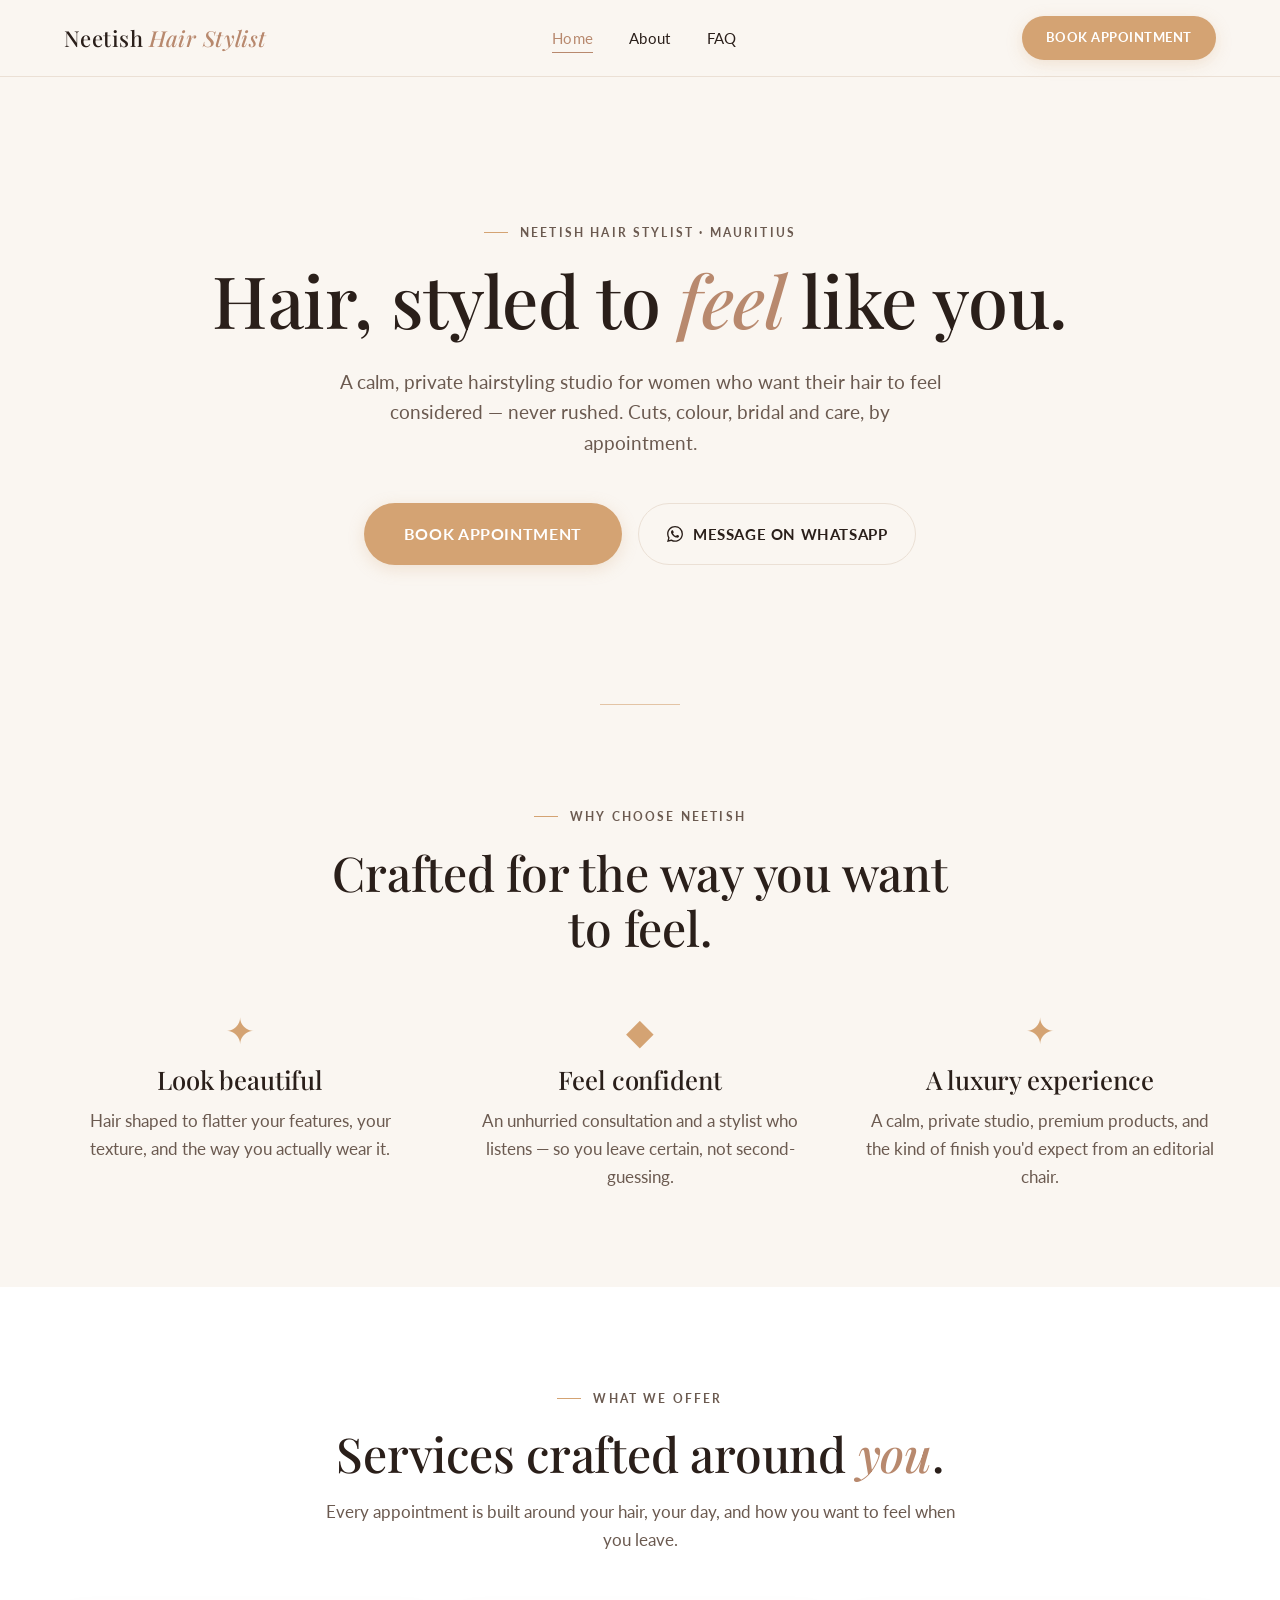
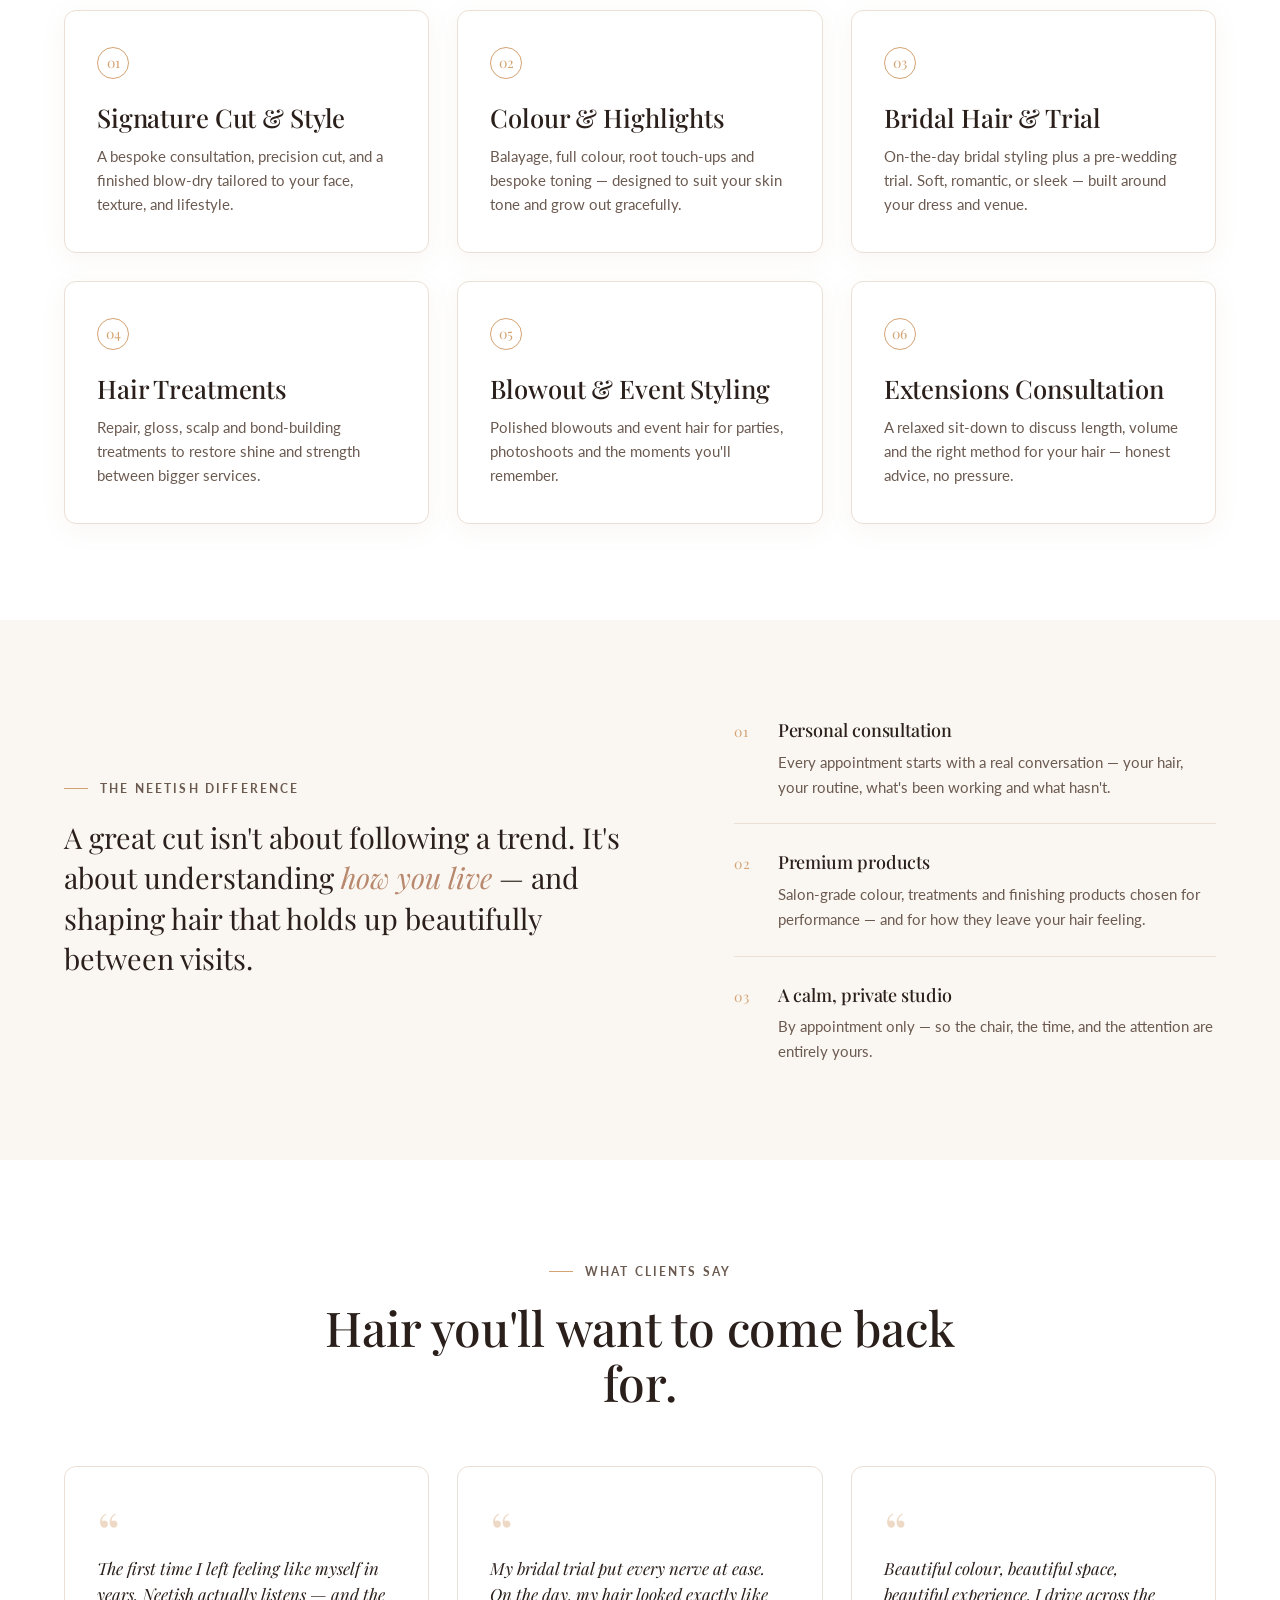
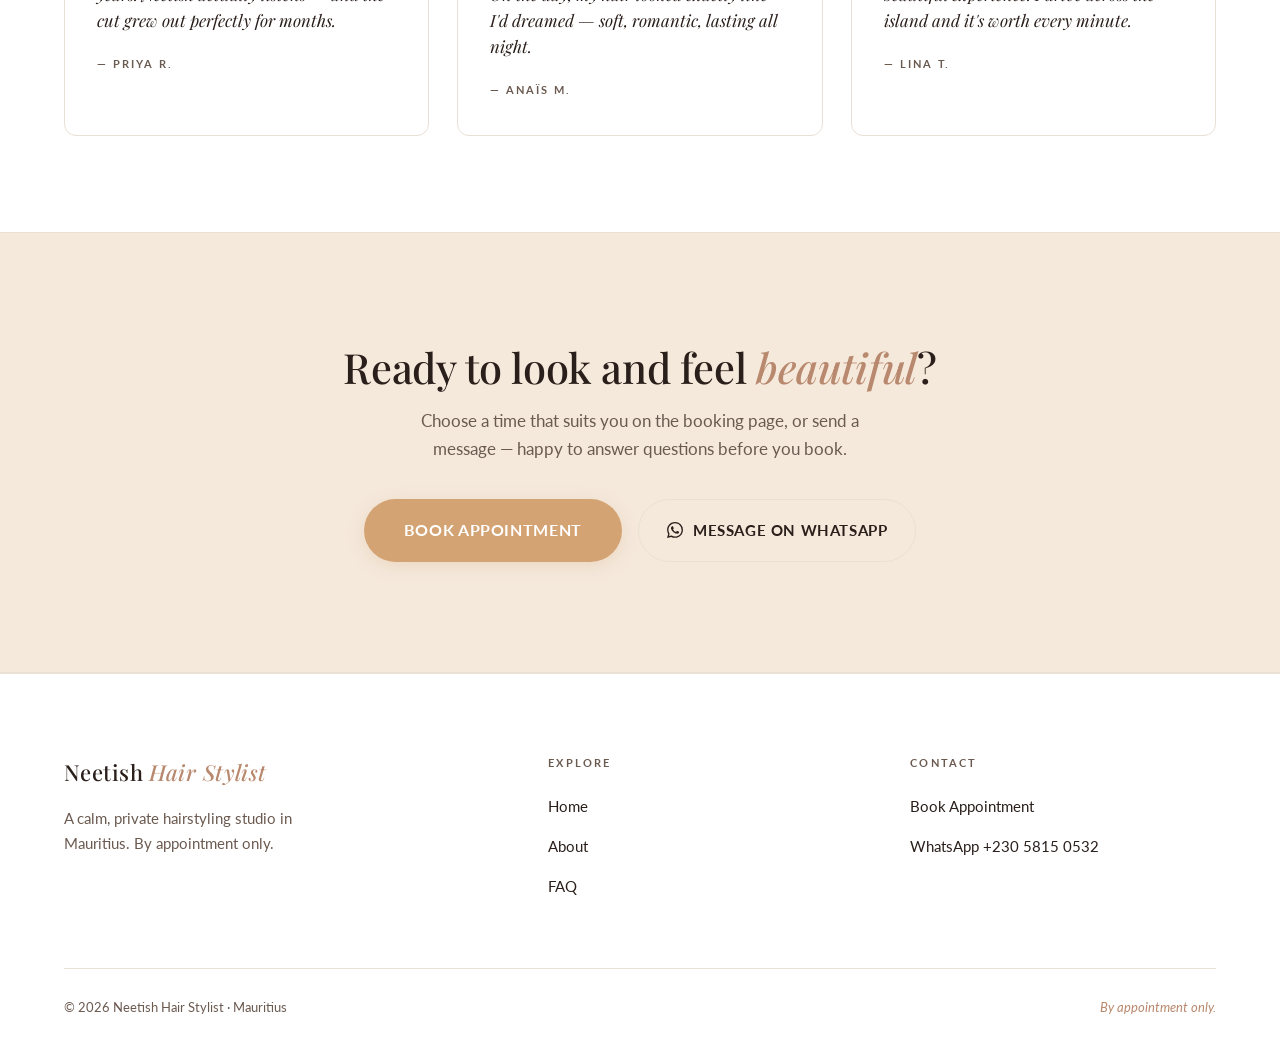
==== index.html @ 40f22378 "Update index.html" ====
<!DOCTYPE html>
<html lang="en">
<head>
  <meta charset="UTF-8">
  <meta name="viewport" content="width=device-width, initial-scale=1.0">
  <title>Neetish Hair Stylist — Premium Hairstyling in Mauritius</title>
  <meta name="description" content="Premium, personalised hairstyling in Mauritius. Cuts, colour, bridal and treatments — by appointment. Book online or message on WhatsApp.">
  <link rel="preconnect" href="https://fonts.googleapis.com">
  <link rel="preconnect" href="https://fonts.gstatic.com" crossorigin>
  <link href="https://fonts.googleapis.com/css2?family=Playfair+Display:ital,wght@0,400;0,500;0,600;1,400;1,500&family=Lato:wght@300;400;700&display=swap" rel="stylesheet">
  <link rel="stylesheet" href="../styles.css">
</head>
<body>

  <!-- HEADER -->
  <header class="site-header">
    <div class="container">
      <nav class="nav" aria-label="Primary">
        <a href="index.html" class="nav__brand">Neetish <em>Hair Stylist</em></a>
        <ul class="nav__links">
          <li><a href="index.html" class="nav__link is-active">Home</a></li>
          <li><a href="about.html" class="nav__link">About</a></li>
          <li><a href="faq.html" class="nav__link">FAQ</a></li>
        </ul>
        <a href="https://calendly.com/edarling85/" target="_blank" rel="noopener" class="btn btn--primary nav__cta">Book Appointment</a>
        <button class="nav__toggle" aria-label="Menu" aria-controls="mobile-menu">
          <span></span>
        </button>
      </nav>
    </div>
  </header>

  <!-- MOBILE MENU -->
  <div class="mobile-menu" id="mobile-menu">
    <div class="container">
      <ul class="mobile-menu__links">
        <li><a href="index.html" class="mobile-menu__link">Home</a></li>
        <li><a href="about.html" class="mobile-menu__link">About</a></li>
        <li><a href="faq.html" class="mobile-menu__link">FAQ</a></li>
      </ul>
      <div class="mobile-menu__cta">
        <a href="https://calendly.com/edarling85/" target="_blank" rel="noopener" class="btn btn--primary btn--lg">Book Appointment</a>
        <a href="https://wa.me/23058150532" target="_blank" rel="noopener" class="btn btn--whatsapp">
          <svg viewBox="0 0 24 24"><path d="M17.472 14.382c-.297-.149-1.758-.867-2.03-.967-.273-.099-.471-.148-.67.15-.197.297-.767.966-.94 1.164-.173.199-.347.223-.644.075-.297-.15-1.255-.463-2.39-1.475-.883-.788-1.48-1.761-1.653-2.059-.173-.297-.018-.458.13-.606.134-.133.298-.347.446-.52.149-.174.198-.298.298-.497.099-.198.05-.371-.025-.52-.075-.149-.669-1.612-.916-2.207-.242-.579-.487-.5-.669-.51-.173-.008-.371-.01-.57-.01-.198 0-.52.074-.792.372-.272.297-1.04 1.016-1.04 2.479 0 1.462 1.065 2.875 1.213 3.074.149.198 2.096 3.2 5.077 4.487.709.306 1.262.489 1.694.625.712.227 1.36.195 1.871.118.571-.085 1.758-.719 2.006-1.413.248-.694.248-1.289.173-1.413-.074-.124-.272-.198-.57-.347m-5.421 7.403h-.004a9.87 9.87 0 01-5.031-1.378l-.361-.214-3.741.982.998-3.648-.235-.374a9.86 9.86 0 01-1.51-5.26c.001-5.45 4.436-9.884 9.888-9.884 2.64 0 5.122 1.03 6.988 2.898a9.825 9.825 0 012.893 6.994c-.003 5.45-4.437 9.884-9.885 9.884m8.413-18.297A11.815 11.815 0 0012.05 0C5.495 0 .16 5.335.157 11.892c0 2.096.547 4.142 1.588 5.945L.057 24l6.305-1.654a11.882 11.882 0 005.683 1.448h.005c6.554 0 11.89-5.335 11.893-11.893a11.821 11.821 0 00-3.48-8.413"/></svg>
          WhatsApp
        </a>
      </div>
    </div>
  </div>

  <!-- HERO -->
  <section class="hero">
    <div class="container">
      <div class="hero__inner reveal">
        <span class="eyebrow">Neetish Hair Stylist · Mauritius</span>
        <h1>Hair, styled to <em>feel</em> like you.</h1>
        <p class="hero__sub">A calm, private hairstyling studio for women who want their hair to feel considered — never rushed. Cuts, colour, bridal and care, by appointment.</p>
        <div class="hero__cta">
          <a href="https://calendly.com/edarling85/" target="_blank" rel="noopener" class="btn btn--primary btn--lg">Book Appointment</a>
          <a href="https://wa.me/23058150532" target="_blank" rel="noopener" class="btn btn--whatsapp">
            <svg viewBox="0 0 24 24"><path d="M17.472 14.382c-.297-.149-1.758-.867-2.03-.967-.273-.099-.471-.148-.67.15-.197.297-.767.966-.94 1.164-.173.199-.347.223-.644.075-.297-.15-1.255-.463-2.39-1.475-.883-.788-1.48-1.761-1.653-2.059-.173-.297-.018-.458.13-.606.134-.133.298-.347.446-.52.149-.174.198-.298.298-.497.099-.198.05-.371-.025-.52-.075-.149-.669-1.612-.916-2.207-.242-.579-.487-.5-.669-.51-.173-.008-.371-.01-.57-.01-.198 0-.52.074-.792.372-.272.297-1.04 1.016-1.04 2.479 0 1.462 1.065 2.875 1.213 3.074.149.198 2.096 3.2 5.077 4.487.709.306 1.262.489 1.694.625.712.227 1.36.195 1.871.118.571-.085 1.758-.719 2.006-1.413.248-.694.248-1.289.173-1.413-.074-.124-.272-.198-.57-.347m-5.421 7.403h-.004a9.87 9.87 0 01-5.031-1.378l-.361-.214-3.741.982.998-3.648-.235-.374a9.86 9.86 0 01-1.51-5.26c.001-5.45 4.436-9.884 9.888-9.884 2.64 0 5.122 1.03 6.988 2.898a9.825 9.825 0 012.893 6.994c-.003 5.45-4.437 9.884-9.885 9.884m8.413-18.297A11.815 11.815 0 0012.05 0C5.495 0 .16 5.335.157 11.892c0 2.096.547 4.142 1.588 5.945L.057 24l6.305-1.654a11.882 11.882 0 005.683 1.448h.005c6.554 0 11.89-5.335 11.893-11.893a11.821 11.821 0 00-3.48-8.413"/></svg>
            Message on WhatsApp
          </a>
        </div>
      </div>
    </div>
    <div class="hero__decor"></div>
  </section>

  <!-- BENEFITS -->
  <section class="section">
    <div class="container">
      <div class="section__head reveal">
        <span class="eyebrow">Why choose Neetish</span>
        <h2>Crafted for the way you want to feel.</h2>
      </div>
      <div class="benefits">
        <div class="benefits__item reveal">
          <div class="benefits__glyph">✦</div>
          <h3>Look beautiful</h3>
          <p>Hair shaped to flatter your features, your texture, and the way you actually wear it.</p>
        </div>
        <div class="benefits__item reveal reveal--delay-1">
          <div class="benefits__glyph">◆</div>
          <h3>Feel confident</h3>
          <p>An unhurried consultation and a stylist who listens — so you leave certain, not second-guessing.</p>
        </div>
        <div class="benefits__item reveal reveal--delay-2">
          <div class="benefits__glyph">✦</div>
          <h3>A luxury experience</h3>
          <p>A calm, private studio, premium products, and the kind of finish you'd expect from an editorial chair.</p>
        </div>
      </div>
    </div>
  </section>

  <!-- SERVICES -->
  <section class="section section--alt">
    <div class="container">
      <div class="section__head reveal">
        <span class="eyebrow">What we offer</span>
        <h2>Services crafted around <em>you</em>.</h2>
        <p>Every appointment is built around your hair, your day, and how you want to feel when you leave.</p>
      </div>
      <div class="services">
        <article class="service-card reveal">
          <div class="service-card__glyph">01</div>
          <h3>Signature Cut & Style</h3>
          <p>A bespoke consultation, precision cut, and a finished blow-dry tailored to your face, texture, and lifestyle.</p>
        </article>
        <article class="service-card reveal reveal--delay-1">
          <div class="service-card__glyph">02</div>
          <h3>Colour & Highlights</h3>
          <p>Balayage, full colour, root touch-ups and bespoke toning — designed to suit your skin tone and grow out gracefully.</p>
        </article>
        <article class="service-card reveal reveal--delay-2">
          <div class="service-card__glyph">03</div>
          <h3>Bridal Hair & Trial</h3>
          <p>On-the-day bridal styling plus a pre-wedding trial. Soft, romantic, or sleek — built around your dress and venue.</p>
        </article>
        <article class="service-card reveal">
          <div class="service-card__glyph">04</div>
          <h3>Hair Treatments</h3>
          <p>Repair, gloss, scalp and bond-building treatments to restore shine and strength between bigger services.</p>
        </article>
        <article class="service-card reveal reveal--delay-1">
          <div class="service-card__glyph">05</div>
          <h3>Blowout & Event Styling</h3>
          <p>Polished blowouts and event hair for parties, photoshoots and the moments you'll remember.</p>
        </article>
        <article class="service-card reveal reveal--delay-2">
          <div class="service-card__glyph">06</div>
          <h3>Extensions Consultation</h3>
          <p>A relaxed sit-down to discuss length, volume and the right method for your hair — honest advice, no pressure.</p>
        </article>
      </div>
    </div>
  </section>

  <!-- WHY NEETISH -->
  <section class="section">
    <div class="container">
      <div class="why">
        <div class="reveal">
          <span class="eyebrow">The Neetish difference</span>
          <p class="why__quote">A great cut isn't about following a trend. It's about understanding <em>how you live</em> — and shaping hair that holds up beautifully between visits.</p>
        </div>
        <ul class="why__list reveal reveal--delay-1">
          <li class="why__list-item">
            <div class="why__list-item__num">01</div>
            <div>
              <h4>Personal consultation</h4>
              <p>Every appointment starts with a real conversation — your hair, your routine, what's been working and what hasn't.</p>
            </div>
          </li>
          <li class="why__list-item">
            <div class="why__list-item__num">02</div>
            <div>
              <h4>Premium products</h4>
              <p>Salon-grade colour, treatments and finishing products chosen for performance — and for how they leave your hair feeling.</p>
            </div>
          </li>
          <li class="why__list-item">
            <div class="why__list-item__num">03</div>
            <div>
              <h4>A calm, private studio</h4>
              <p>By appointment only — so the chair, the time, and the attention are entirely yours.</p>
            </div>
          </li>
        </ul>
      </div>
    </div>
  </section>

  <!-- TESTIMONIALS -->
  <section class="section section--alt">
    <div class="container">
      <div class="section__head reveal">
        <span class="eyebrow">What clients say</span>
        <h2>Hair you'll want to come back for.</h2>
      </div>
      <div class="testimonials">
        <article class="testimonial reveal">
          <div class="testimonial__mark">&ldquo;</div>
          <p class="testimonial__quote">The first time I left feeling like myself in years. Neetish actually listens — and the cut grew out perfectly for months.</p>
          <div class="testimonial__name">— Priya R.</div>
        </article>
        <article class="testimonial reveal reveal--delay-1">
          <div class="testimonial__mark">&ldquo;</div>
          <p class="testimonial__quote">My bridal trial put every nerve at ease. On the day, my hair looked exactly like I'd dreamed — soft, romantic, lasting all night.</p>
          <div class="testimonial__name">— Anaïs M.</div>
        </article>
        <article class="testimonial reveal reveal--delay-2">
          <div class="testimonial__mark">&ldquo;</div>
          <p class="testimonial__quote">Beautiful colour, beautiful space, beautiful experience. I drive across the island and it's worth every minute.</p>
          <div class="testimonial__name">— Lina T.</div>
        </article>
      </div>
    </div>
  </section>

  <!-- CTA BAND -->
  <section class="cta-band">
    <div class="container">
      <div class="reveal">
        <h2>Ready to look and feel <em>beautiful</em>?</h2>
        <p>Choose a time that suits you on the booking page, or send a message — happy to answer questions before you book.</p>
        <div class="cta-band__buttons">
          <a href="https://calendly.com/edarling85/" target="_blank" rel="noopener" class="btn btn--primary btn--lg">Book Appointment</a>
          <a href="https://wa.me/23058150532" target="_blank" rel="noopener" class="btn btn--whatsapp">
            <svg viewBox="0 0 24 24"><path d="M17.472 14.382c-.297-.149-1.758-.867-2.03-.967-.273-.099-.471-.148-.67.15-.197.297-.767.966-.94 1.164-.173.199-.347.223-.644.075-.297-.15-1.255-.463-2.39-1.475-.883-.788-1.48-1.761-1.653-2.059-.173-.297-.018-.458.13-.606.134-.133.298-.347.446-.52.149-.174.198-.298.298-.497.099-.198.05-.371-.025-.52-.075-.149-.669-1.612-.916-2.207-.242-.579-.487-.5-.669-.51-.173-.008-.371-.01-.57-.01-.198 0-.52.074-.792.372-.272.297-1.04 1.016-1.04 2.479 0 1.462 1.065 2.875 1.213 3.074.149.198 2.096 3.2 5.077 4.487.709.306 1.262.489 1.694.625.712.227 1.36.195 1.871.118.571-.085 1.758-.719 2.006-1.413.248-.694.248-1.289.173-1.413-.074-.124-.272-.198-.57-.347m-5.421 7.403h-.004a9.87 9.87 0 01-5.031-1.378l-.361-.214-3.741.982.998-3.648-.235-.374a9.86 9.86 0 01-1.51-5.26c.001-5.45 4.436-9.884 9.888-9.884 2.64 0 5.122 1.03 6.988 2.898a9.825 9.825 0 012.893 6.994c-.003 5.45-4.437 9.884-9.885 9.884m8.413-18.297A11.815 11.815 0 0012.05 0C5.495 0 .16 5.335.157 11.892c0 2.096.547 4.142 1.588 5.945L.057 24l6.305-1.654a11.882 11.882 0 005.683 1.448h.005c6.554 0 11.89-5.335 11.893-11.893a11.821 11.821 0 00-3.48-8.413"/></svg>
            Message on WhatsApp
          </a>
        </div>
      </div>
    </div>
  </section>

  <!-- FOOTER -->
  <footer class="footer">
    <div class="container">
      <div class="footer__grid">
        <div>
          <div class="footer__brand">Neetish <em>Hair Stylist</em></div>
          <p class="footer__tagline">A calm, private hairstyling studio in Mauritius. By appointment only.</p>
        </div>
        <div class="footer__col">
          <h4>Explore</h4>
          <ul>
            <li><a href="index.html">Home</a></li>
            <li><a href="about.html">About</a></li>
            <li><a href="faq.html">FAQ</a></li>
          </ul>
        </div>
        <div class="footer__col">
          <h4>Contact</h4>
          <ul>
            <li><a href="https://calendly.com/edarling85/" target="_blank" rel="noopener">Book Appointment</a></li>
            <li><a href="https://wa.me/23058150532" target="_blank" rel="noopener">WhatsApp +230 5815 0532</a></li>
          </ul>
        </div>
      </div>
      <div class="footer__bottom">
        <div>© <span id="current-year"></span> Neetish Hair Stylist · Mauritius</div>
        <div><em>By appointment only.</em></div>
      </div>
    </div>
  </footer>

  <script src="../main.js"></script>
</body>
</html>
---- styles.css ----
/* ============================================
   Neetish Hair Stylist — Design System
   Refined Minimal × Warm Feminine
   ============================================ */

/* --- Design tokens --- */
:root {
  /* Palette */
  --color-bg: #FAF6F1;
  --color-surface: #FFFFFF;
  --color-text: #2A1F1A;
  --color-text-muted: #6B5A50;
  --color-primary: #B8896E;       /* rose gold */
  --color-secondary: #E8D5C4;     /* blush taupe */
  --color-accent: #D4A373;        /* warm gold */
  --color-border: #EBE0D5;
  --color-band: #F5E9DC;          /* CTA band tint */
  --color-whatsapp: #25D366;

  /* Type */
  --font-display: 'Playfair Display', Georgia, 'Times New Roman', serif;
  --font-body: 'Lato', -apple-system, BlinkMacSystemFont, sans-serif;

  /* Sizing */
  --container-max: 1200px;
  --container-narrow: 880px;
  --radius-card: 12px;
  --radius-btn: 999px;

  /* Spacing */
  --space-section-y: 96px;
  --space-section-y-mobile: 64px;

  /* Shadows */
  --shadow-card: 0 6px 24px rgba(184, 137, 110, 0.08);
  --shadow-card-hover: 0 12px 36px rgba(184, 137, 110, 0.14);
  --shadow-btn: 0 4px 16px rgba(212, 163, 115, 0.25);
  --shadow-btn-hover: 0 8px 24px rgba(212, 163, 115, 0.35);

  /* Motion */
  --ease: cubic-bezier(0.22, 0.61, 0.36, 1);
  --t-fast: 200ms;
  --t-base: 320ms;
  --t-slow: 600ms;
}

/* --- Reset --- */
*, *::before, *::after { box-sizing: border-box; }
html { scroll-behavior: smooth; -webkit-text-size-adjust: 100%; }
body {
  margin: 0;
  font-family: var(--font-body);
  font-weight: 400;
  font-size: 17px;
  line-height: 1.65;
  color: var(--color-text);
  background: var(--color-bg);
  -webkit-font-smoothing: antialiased;
  -moz-osx-font-smoothing: grayscale;
}
img, picture, svg { display: block; max-width: 100%; }
a { color: inherit; text-decoration: none; }
button { font: inherit; cursor: pointer; border: 0; background: none; color: inherit; }
ul { list-style: none; padding: 0; margin: 0; }

/* --- Typography --- */
h1, h2, h3, h4 {
  font-family: var(--font-display);
  font-weight: 500;
  color: var(--color-text);
  letter-spacing: -0.005em;
  margin: 0;
}
h1 {
  font-size: clamp(2.5rem, 6vw, 4.5rem);
  line-height: 1.08;
  font-weight: 500;
}
h2 {
  font-size: clamp(2rem, 4vw, 3rem);
  line-height: 1.15;
}
h3 {
  font-size: clamp(1.35rem, 2.2vw, 1.6rem);
  line-height: 1.3;
  font-weight: 500;
}
p { margin: 0 0 1em; }
em { color: var(--color-primary); font-style: italic; }
.lead {
  font-size: clamp(1.05rem, 1.6vw, 1.2rem);
  color: var(--color-text-muted);
  line-height: 1.6;
  max-width: 56ch;
}

/* --- Eyebrow label --- */
.eyebrow {
  display: inline-block;
  font-family: var(--font-body);
  font-size: 12px;
  font-weight: 700;
  letter-spacing: 0.18em;
  text-transform: uppercase;
  color: var(--color-text-muted);
  margin-bottom: 18px;
}
.eyebrow::before {
  content: '';
  display: inline-block;
  width: 24px;
  height: 1px;
  background: var(--color-accent);
  vertical-align: middle;
  margin-right: 12px;
  margin-bottom: 3px;
}

/* --- Layout --- */
.container {
  width: 100%;
  max-width: var(--container-max);
  margin: 0 auto;
  padding: 0 24px;
}
.container--narrow { max-width: var(--container-narrow); }
.section {
  padding: var(--space-section-y) 0;
}
.section--alt { background: var(--color-surface); }
@media (max-width: 768px) {
  .section { padding: var(--space-section-y-mobile) 0; }
}

.divider {
  width: 60px;
  height: 1px;
  background: var(--color-accent);
  opacity: 0.7;
  margin: 40px auto;
}

/* --- Buttons --- */
.btn {
  display: inline-flex;
  align-items: center;
  justify-content: center;
  gap: 10px;
  padding: 14px 32px;
  border-radius: var(--radius-btn);
  font-family: var(--font-body);
  font-size: 15px;
  font-weight: 700;
  letter-spacing: 0.04em;
  text-transform: uppercase;
  transition: transform var(--t-fast) var(--ease),
              box-shadow var(--t-fast) var(--ease),
              background var(--t-fast) var(--ease),
              color var(--t-fast) var(--ease);
  cursor: pointer;
  white-space: nowrap;
}
.btn--primary {
  background: var(--color-accent);
  color: var(--color-surface);
  box-shadow: var(--shadow-btn);
}
.btn--primary:hover {
  transform: translateY(-2px);
  box-shadow: var(--shadow-btn-hover);
  background: #C99560;
}
.btn--outline {
  background: transparent;
  color: var(--color-text);
  border: 1.5px solid var(--color-text);
}
.btn--outline:hover {
  background: var(--color-text);
  color: var(--color-surface);
  transform: translateY(-2px);
}
.btn--whatsapp {
  background: transparent;
  color: var(--color-text);
  border: 1.5px solid var(--color-border);
  padding: 13px 28px;
}
.btn--whatsapp:hover {
  border-color: var(--color-primary);
  color: var(--color-primary);
  transform: translateY(-2px);
}
.btn--whatsapp svg { width: 16px; height: 16px; fill: currentColor; }
.btn--lg { padding: 18px 40px; font-size: 16px; }

/* --- Header / Nav --- */
.site-header {
  position: sticky;
  top: 0;
  z-index: 50;
  background: rgba(250, 246, 241, 0.92);
  backdrop-filter: blur(12px);
  -webkit-backdrop-filter: blur(12px);
  border-bottom: 1px solid var(--color-border);
}
.nav {
  display: flex;
  align-items: center;
  justify-content: space-between;
  height: 76px;
}
.nav__brand {
  font-family: var(--font-display);
  font-size: 22px;
  font-weight: 500;
  letter-spacing: 0.02em;
  color: var(--color-text);
}
.nav__brand em {
  color: var(--color-primary);
  font-style: italic;
}
.nav__links {
  display: flex;
  align-items: center;
  gap: 36px;
}
.nav__link {
  font-family: var(--font-body);
  font-size: 15px;
  font-weight: 400;
  color: var(--color-text);
  letter-spacing: 0.02em;
  position: relative;
  padding: 6px 0;
  transition: color var(--t-fast) var(--ease);
}
.nav__link::after {
  content: '';
  position: absolute;
  left: 50%;
  bottom: 0;
  width: 0;
  height: 1px;
  background: var(--color-primary);
  transition: width var(--t-fast) var(--ease), left var(--t-fast) var(--ease);
}
.nav__link:hover,
.nav__link.is-active { color: var(--color-primary); }
.nav__link:hover::after,
.nav__link.is-active::after { width: 100%; left: 0; }

.nav__cta { font-size: 13px; padding: 11px 24px; }

.nav__toggle {
  display: none;
  width: 44px;
  height: 44px;
  align-items: center;
  justify-content: center;
}
.nav__toggle span {
  display: block;
  width: 22px;
  height: 1.5px;
  background: var(--color-text);
  position: relative;
  transition: background var(--t-fast) var(--ease);
}
.nav__toggle span::before,
.nav__toggle span::after {
  content: '';
  position: absolute;
  left: 0;
  width: 22px;
  height: 1.5px;
  background: var(--color-text);
  transition: transform var(--t-base) var(--ease), top var(--t-fast) var(--ease);
}
.nav__toggle span::before { top: -7px; }
.nav__toggle span::after { top: 7px; }
.nav__toggle.is-open span { background: transparent; }
.nav__toggle.is-open span::before { top: 0; transform: rotate(45deg); }
.nav__toggle.is-open span::after { top: 0; transform: rotate(-45deg); }

@media (max-width: 900px) {
  .nav { height: 64px; }
  .nav__links { display: none; }
  .nav__toggle { display: flex; }
}

/* Mobile menu panel */
.mobile-menu {
  position: fixed;
  inset: 64px 0 0 0;
  background: var(--color-bg);
  z-index: 40;
  padding: 48px 24px;
  transform: translateY(-12px);
  opacity: 0;
  visibility: hidden;
  transition: transform var(--t-base) var(--ease),
              opacity var(--t-base) var(--ease),
              visibility var(--t-base);
}
.mobile-menu.is-open {
  transform: translateY(0);
  opacity: 1;
  visibility: visible;
}
.mobile-menu__links {
  display: flex;
  flex-direction: column;
  gap: 32px;
  margin-bottom: 48px;
}
.mobile-menu__link {
  font-family: var(--font-display);
  font-size: 28px;
  font-weight: 500;
  color: var(--color-text);
}
.mobile-menu__cta {
  display: flex;
  flex-direction: column;
  gap: 16px;
  align-items: stretch;
}
.mobile-menu__cta .btn { width: 100%; }

/* --- Hero --- */
.hero {
  position: relative;
  padding: clamp(80px, 12vw, 140px) 0 clamp(80px, 12vw, 140px);
  background: var(--color-bg);
  text-align: center;
  overflow: hidden;
}
.hero__inner { max-width: 860px; margin: 0 auto; }
.hero h1 { margin: 0 0 28px; }
.hero h1 em {
  color: var(--color-primary);
  font-style: italic;
  font-family: var(--font-display);
}
.hero__sub {
  font-size: clamp(1.05rem, 1.6vw, 1.2rem);
  color: var(--color-text-muted);
  line-height: 1.6;
  max-width: 56ch;
  margin: 0 auto 44px;
}
.hero__cta {
  display: flex;
  gap: 16px;
  justify-content: center;
  flex-wrap: wrap;
}
.hero__decor {
  position: absolute;
  bottom: 0;
  left: 50%;
  transform: translateX(-50%);
  width: 80px;
  height: 1px;
  background: var(--color-accent);
  opacity: 0.6;
}

/* --- Page hero (smaller, for inner pages) --- */
.page-hero {
  padding: clamp(72px, 10vw, 110px) 0 clamp(56px, 8vw, 80px);
  text-align: center;
  background: var(--color-bg);
  border-bottom: 1px solid var(--color-border);
}
.page-hero h1 {
  font-size: clamp(2.25rem, 5vw, 3.5rem);
  margin: 0 0 20px;
}
.page-hero h1 em { color: var(--color-primary); font-style: italic; }
.page-hero p {
  font-size: clamp(1rem, 1.4vw, 1.15rem);
  color: var(--color-text-muted);
  max-width: 52ch;
  margin: 0 auto;
}

/* --- Benefits (3-col) --- */
.benefits {
  display: grid;
  grid-template-columns: repeat(3, 1fr);
  gap: 48px;
  margin-top: 56px;
}
.benefits__item { text-align: center; }
.benefits__glyph {
  font-family: var(--font-display);
  font-size: 36px;
  color: var(--color-accent);
  margin-bottom: 16px;
  line-height: 1;
}
.benefits__item h3 { margin-bottom: 10px; }
.benefits__item p { color: var(--color-text-muted); margin: 0; }
@media (max-width: 768px) {
  .benefits { grid-template-columns: 1fr; gap: 40px; margin-top: 40px; }
}

/* --- Section heading (centered) --- */
.section__head {
  text-align: center;
  max-width: 640px;
  margin: 0 auto 56px;
}
.section__head h2 { margin: 0 0 16px; }
.section__head p { color: var(--color-text-muted); margin: 0; }

/* --- Services grid --- */
.services {
  display: grid;
  grid-template-columns: repeat(3, 1fr);
  gap: 28px;
}
.service-card {
  background: var(--color-surface);
  border: 1px solid var(--color-border);
  border-radius: var(--radius-card);
  padding: 36px 32px;
  box-shadow: var(--shadow-card);
  transition: transform var(--t-base) var(--ease), box-shadow var(--t-base) var(--ease);
}
.service-card:hover {
  transform: translateY(-4px);
  box-shadow: var(--shadow-card-hover);
}
.service-card__glyph {
  width: 32px;
  height: 32px;
  border-radius: 50%;
  border: 1px solid var(--color-accent);
  display: flex;
  align-items: center;
  justify-content: center;
  margin-bottom: 22px;
  color: var(--color-accent);
  font-family: var(--font-display);
  font-size: 14px;
}
.service-card h3 { margin-bottom: 10px; }
.service-card p { color: var(--color-text-muted); margin: 0; font-size: 15px; line-height: 1.6; }
@media (max-width: 900px) {
  .services { grid-template-columns: repeat(2, 1fr); }
}
@media (max-width: 600px) {
  .services { grid-template-columns: 1fr; }
}

/* --- Why Neetish (2-col editorial) --- */
.why {
  display: grid;
  grid-template-columns: 1.1fr 0.9fr;
  gap: 80px;
  align-items: center;
}
.why__quote {
  font-family: var(--font-display);
  font-size: clamp(1.4rem, 2.4vw, 1.8rem);
  line-height: 1.4;
  color: var(--color-text);
  font-weight: 400;
}
.why__quote em { color: var(--color-primary); font-style: italic; }
.why__list { display: flex; flex-direction: column; gap: 24px; }
.why__list-item {
  display: flex;
  gap: 16px;
  align-items: flex-start;
  padding-bottom: 24px;
  border-bottom: 1px solid var(--color-border);
}
.why__list-item:last-child { border-bottom: 0; padding-bottom: 0; }
.why__list-item__num {
  font-family: var(--font-display);
  color: var(--color-accent);
  font-size: 14px;
  letter-spacing: 0.1em;
  flex-shrink: 0;
  width: 28px;
  padding-top: 4px;
}
.why__list-item h4 {
  font-family: var(--font-display);
  font-size: 18px;
  font-weight: 500;
  margin: 0 0 4px;
}
.why__list-item p {
  font-size: 15px;
  color: var(--color-text-muted);
  margin: 0;
}
@media (max-width: 900px) {
  .why { grid-template-columns: 1fr; gap: 48px; }
}

/* --- Testimonials --- */
.testimonials {
  display: grid;
  grid-template-columns: repeat(3, 1fr);
  gap: 28px;
}
.testimonial {
  background: var(--color-surface);
  border: 1px solid var(--color-border);
  border-radius: var(--radius-card);
  padding: 36px 32px;
  position: relative;
}
.testimonial__mark {
  font-family: var(--font-display);
  font-size: 56px;
  color: var(--color-accent);
  opacity: 0.4;
  line-height: 1;
  margin-bottom: -4px;
}
.testimonial__quote {
  font-family: var(--font-display);
  font-size: 1.05rem;
  font-style: italic;
  line-height: 1.55;
  color: var(--color-text);
  margin: 0 0 22px;
}
.testimonial__name {
  font-family: var(--font-body);
  font-size: 11px;
  font-weight: 700;
  letter-spacing: 0.18em;
  text-transform: uppercase;
  color: var(--color-text-muted);
}
@media (max-width: 900px) {
  .testimonials { grid-template-columns: 1fr; max-width: 520px; margin: 0 auto; }
}

/* --- CTA band --- */
.cta-band {
  background: var(--color-band);
  text-align: center;
  padding: clamp(72px, 10vw, 110px) 0;
  border-top: 1px solid var(--color-border);
  border-bottom: 1px solid var(--color-border);
}
.cta-band h2 {
  margin: 0 0 16px;
  font-size: clamp(1.8rem, 3.5vw, 2.6rem);
}
.cta-band h2 em { color: var(--color-primary); font-style: italic; }
.cta-band p {
  color: var(--color-text-muted);
  max-width: 48ch;
  margin: 0 auto 36px;
}
.cta-band__buttons {
  display: flex;
  gap: 16px;
  justify-content: center;
  flex-wrap: wrap;
}

/* --- About: story --- */
.story {
  max-width: 720px;
  margin: 0 auto;
}
.story__lead {
  font-family: var(--font-display);
  font-size: clamp(1.3rem, 2.2vw, 1.7rem);
  line-height: 1.4;
  color: var(--color-text);
  margin-bottom: 32px;
}
.story__lead em { color: var(--color-primary); font-style: italic; }
.story p {
  color: var(--color-text-muted);
  font-size: 17px;
  line-height: 1.75;
}

/* --- Values (3-col with line dividers) --- */
.values {
  display: grid;
  grid-template-columns: repeat(3, 1fr);
  gap: 48px;
  text-align: center;
  margin-top: 56px;
}
.values__item h3 {
  font-family: var(--font-display);
  font-size: 22px;
  font-weight: 500;
  margin: 0 0 12px;
}
.values__item h3 em { color: var(--color-primary); font-style: italic; }
.values__item p { color: var(--color-text-muted); margin: 0; }
.values__item__num {
  display: inline-block;
  font-family: var(--font-display);
  color: var(--color-accent);
  font-size: 13px;
  letter-spacing: 0.2em;
  margin-bottom: 16px;
}
@media (max-width: 768px) {
  .values { grid-template-columns: 1fr; gap: 40px; }
}

/* --- Trust list --- */
.trust-list {
  max-width: 680px;
  margin: 0 auto;
  display: flex;
  flex-direction: column;
  gap: 0;
}
.trust-list__item {
  display: flex;
  gap: 20px;
  align-items: flex-start;
  padding: 24px 0;
  border-bottom: 1px solid var(--color-border);
}
.trust-list__item:first-child { border-top: 1px solid var(--color-border); }
.trust-list__check {
  width: 22px;
  height: 22px;
  border-radius: 50%;
  background: var(--color-band);
  border: 1px solid var(--color-accent);
  display: flex;
  align-items: center;
  justify-content: center;
  flex-shrink: 0;
  color: var(--color-accent);
  font-size: 11px;
  font-weight: 700;
  margin-top: 4px;
}
.trust-list__item h4 {
  font-family: var(--font-display);
  font-size: 18px;
  font-weight: 500;
  margin: 0 0 4px;
}
.trust-list__item p {
  color: var(--color-text-muted);
  font-size: 15px;
  margin: 0;
}

/* --- FAQ Accordion --- */
.faq {
  max-width: 760px;
  margin: 0 auto;
}
.faq__item {
  border-bottom: 1px solid var(--color-border);
}
.faq__item:first-child { border-top: 1px solid var(--color-border); }
.faq__q {
  width: 100%;
  text-align: left;
  display: flex;
  align-items: center;
  justify-content: space-between;
  gap: 24px;
  padding: 28px 0;
  font-family: var(--font-display);
  font-size: clamp(1.05rem, 1.8vw, 1.25rem);
  font-weight: 500;
  color: var(--color-text);
  cursor: pointer;
  transition: color var(--t-fast) var(--ease);
}
.faq__q:hover { color: var(--color-primary); }
.faq__icon {
  position: relative;
  width: 18px;
  height: 18px;
  flex-shrink: 0;
}
.faq__icon::before,
.faq__icon::after {
  content: '';
  position: absolute;
  top: 50%;
  left: 50%;
  background: var(--color-accent);
  transition: transform var(--t-base) var(--ease);
}
.faq__icon::before {
  width: 16px;
  height: 1.5px;
  transform: translate(-50%, -50%);
}
.faq__icon::after {
  width: 1.5px;
  height: 16px;
  transform: translate(-50%, -50%);
}
.faq__item.is-open .faq__icon::after {
  transform: translate(-50%, -50%) rotate(90deg);
  opacity: 0;
}
.faq__a {
  max-height: 0;
  overflow: hidden;
  transition: max-height var(--t-slow) var(--ease);
}
.faq__a-inner {
  padding-bottom: 28px;
  color: var(--color-text-muted);
  font-size: 16px;
  line-height: 1.7;
  max-width: 64ch;
}
.faq__item.is-open .faq__a { max-height: 600px; }

/* --- Footer --- */
.footer {
  background: var(--color-surface);
  padding: 80px 0 32px;
  border-top: 1px solid var(--color-border);
}
.footer__grid {
  display: grid;
  grid-template-columns: 1.4fr 1fr 1fr;
  gap: 56px;
  padding-bottom: 56px;
  border-bottom: 1px solid var(--color-border);
}
.footer__brand {
  font-family: var(--font-display);
  font-size: 22px;
  font-weight: 500;
  letter-spacing: 0.02em;
  margin-bottom: 16px;
}
.footer__brand em { color: var(--color-primary); font-style: italic; }
.footer__tagline {
  color: var(--color-text-muted);
  font-size: 15px;
  max-width: 32ch;
  margin: 0;
}
.footer__col h4 {
  font-family: var(--font-body);
  font-size: 11px;
  font-weight: 700;
  letter-spacing: 0.2em;
  text-transform: uppercase;
  color: var(--color-text-muted);
  margin: 0 0 20px;
}
.footer__col ul li {
  margin-bottom: 12px;
}
.footer__col a {
  color: var(--color-text);
  font-size: 15px;
  transition: color var(--t-fast) var(--ease);
}
.footer__col a:hover { color: var(--color-primary); }
.footer__bottom {
  padding-top: 28px;
  display: flex;
  justify-content: space-between;
  align-items: center;
  font-size: 13px;
  color: var(--color-text-muted);
  gap: 16px;
  flex-wrap: wrap;
}
.footer__bottom em {
  font-style: italic;
  color: var(--color-primary);
}
@media (max-width: 768px) {
  .footer__grid { grid-template-columns: 1fr; gap: 40px; padding-bottom: 40px; }
  .footer__bottom { flex-direction: column; align-items: flex-start; }
}

/* --- Reveal on scroll --- */
.reveal {
  opacity: 0;
  transform: translateY(16px);
  transition: opacity 700ms var(--ease), transform 700ms var(--ease);
}
.reveal.is-visible {
  opacity: 1;
  transform: translateY(0);
}
.reveal--delay-1 { transition-delay: 100ms; }
.reveal--delay-2 { transition-delay: 200ms; }
.reveal--delay-3 { transition-delay: 300ms; }

/* --- Reduced motion --- */
@media (prefers-reduced-motion: reduce) {
  *, *::before, *::after {
    animation-duration: 0.01ms !important;
    animation-iteration-count: 1 !important;
    transition-duration: 0.01ms !important;
    scroll-behavior: auto !important;
  }
  .reveal { opacity: 1; transform: none; }
}

/* --- Body scroll lock when menu open --- */
body.is-locked { overflow: hidden; }
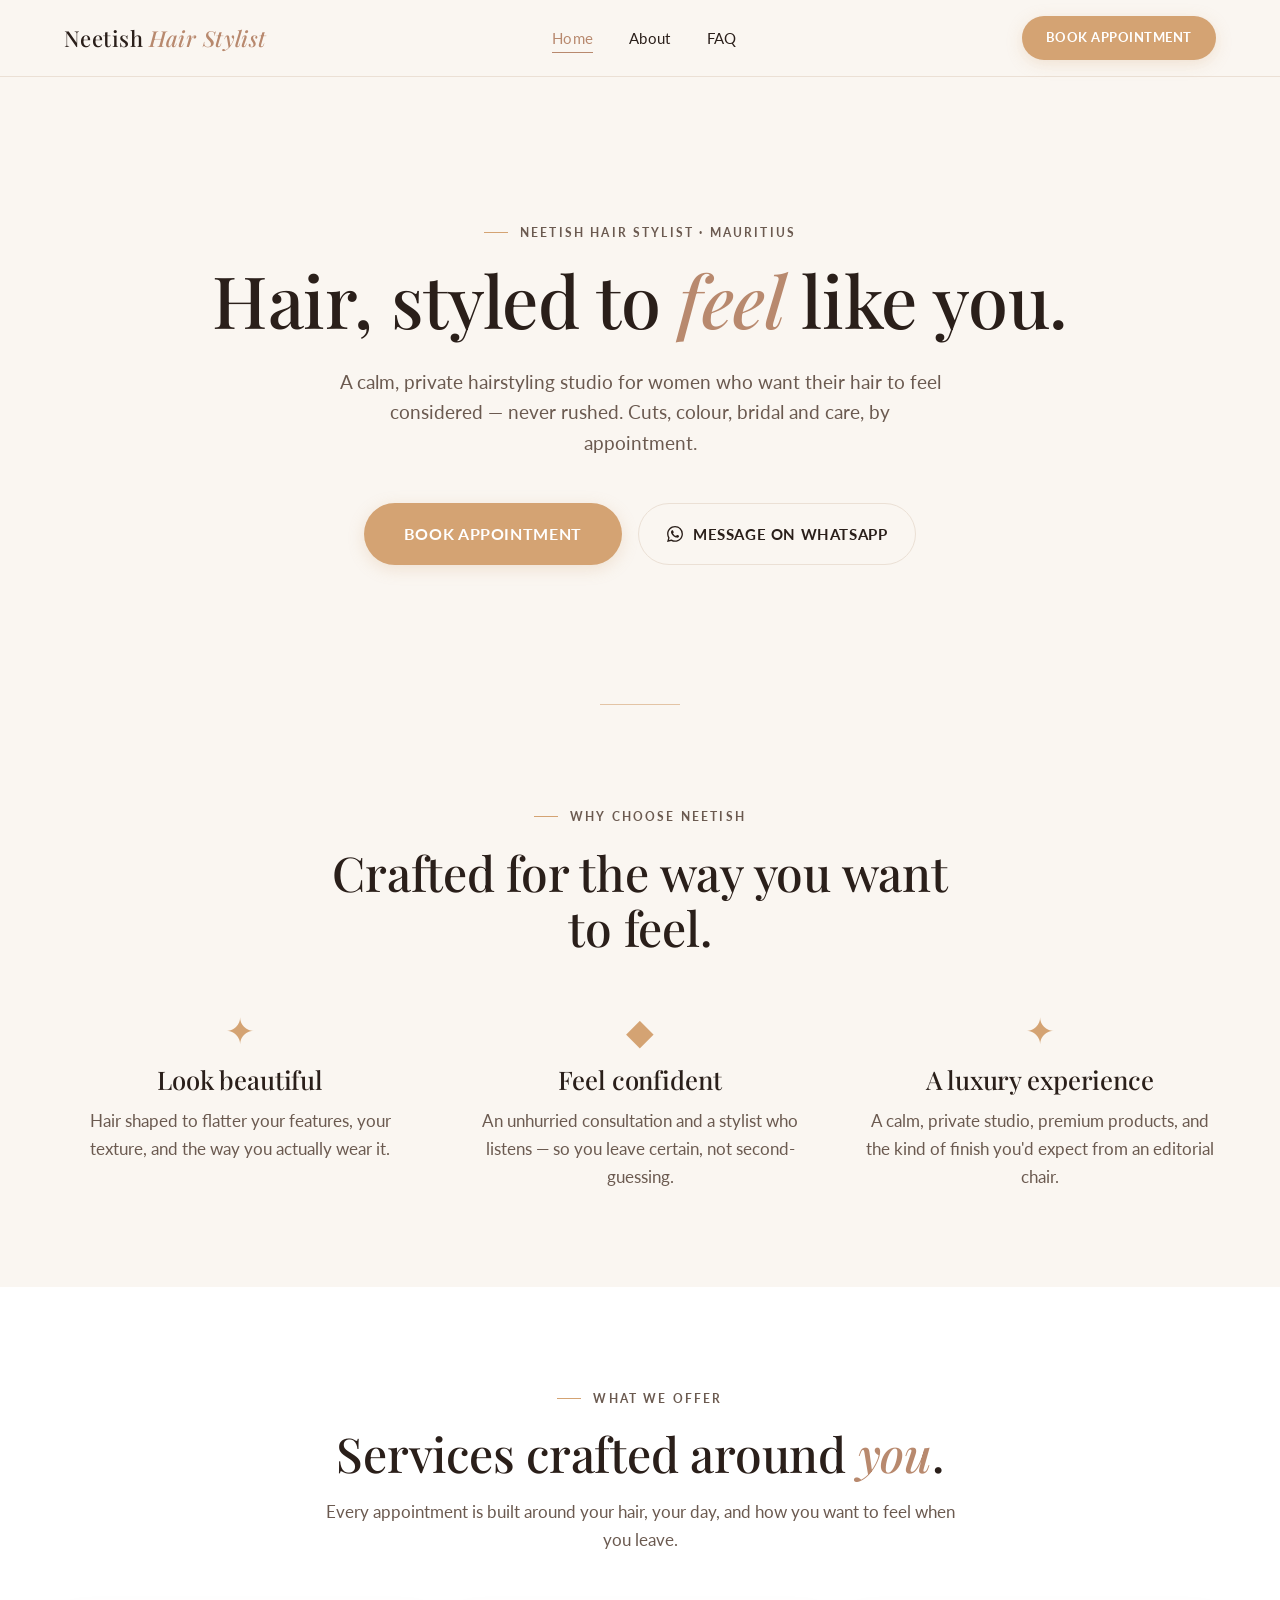
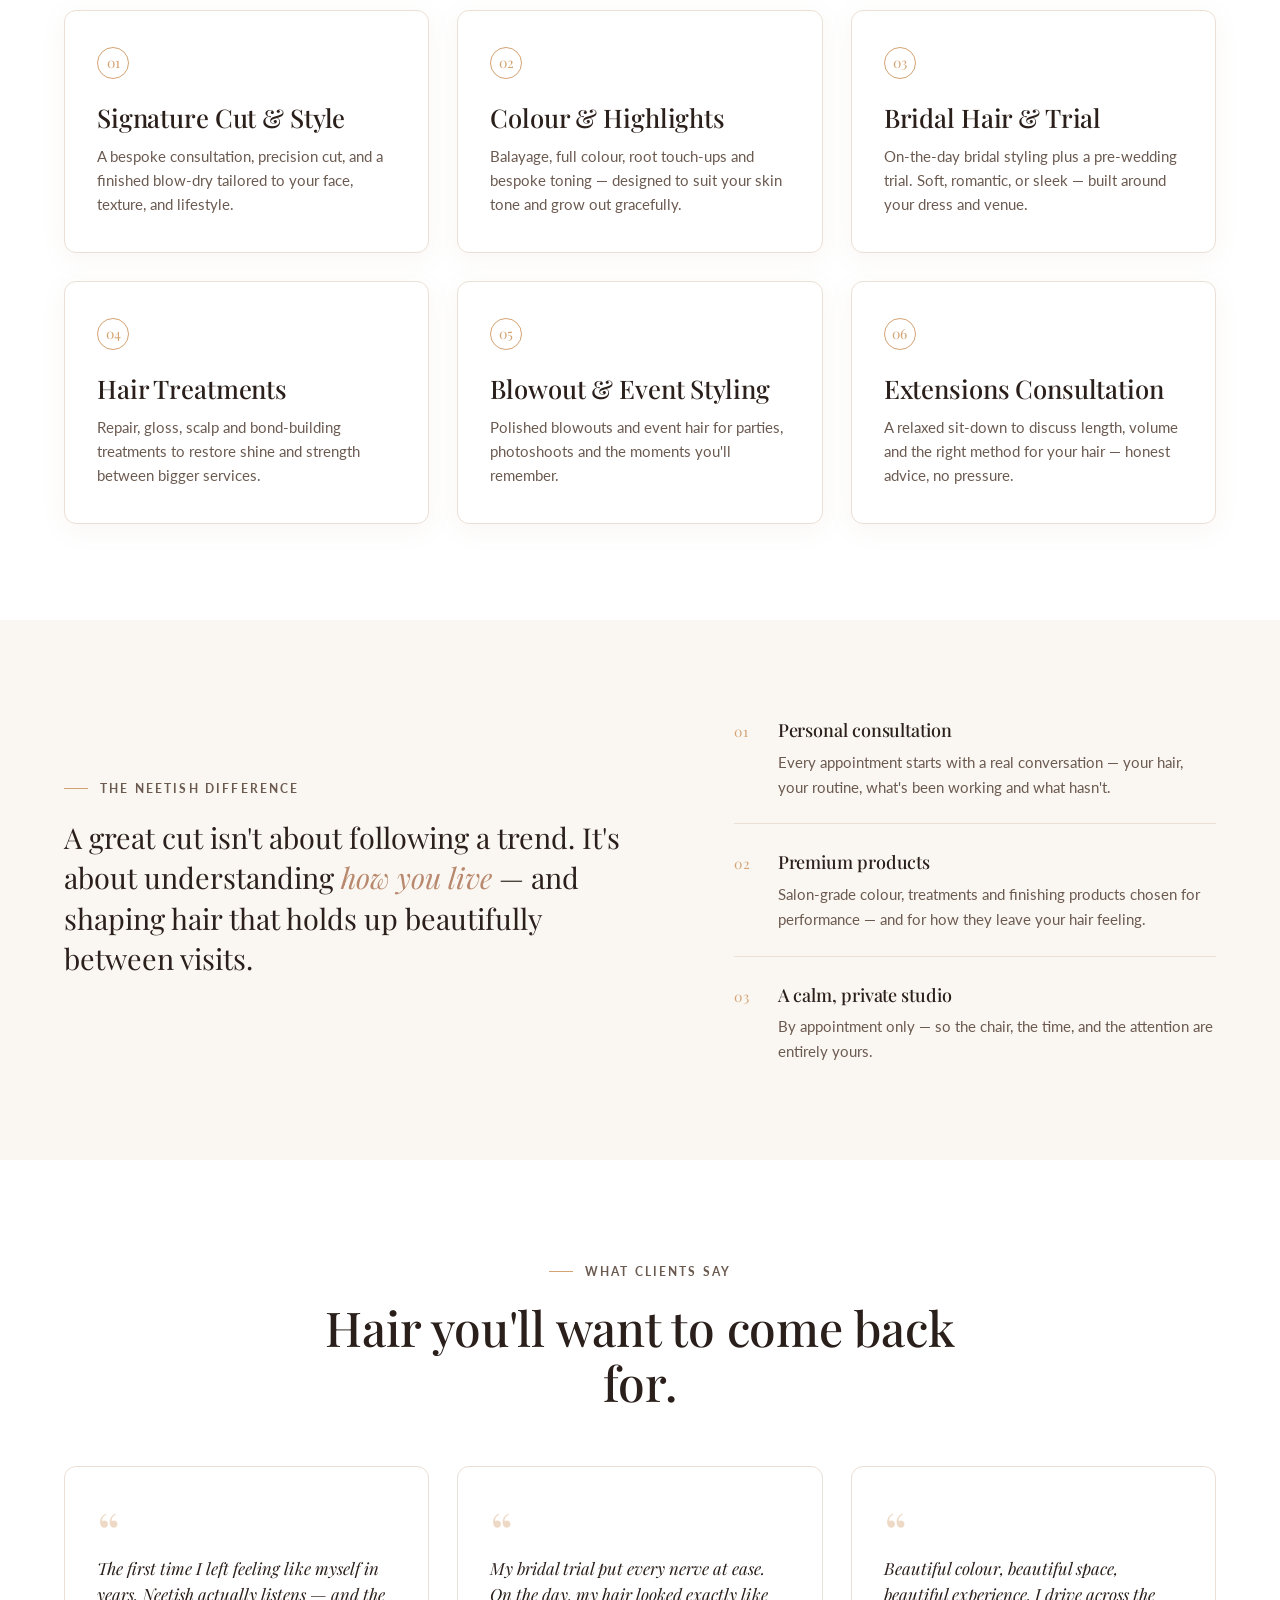
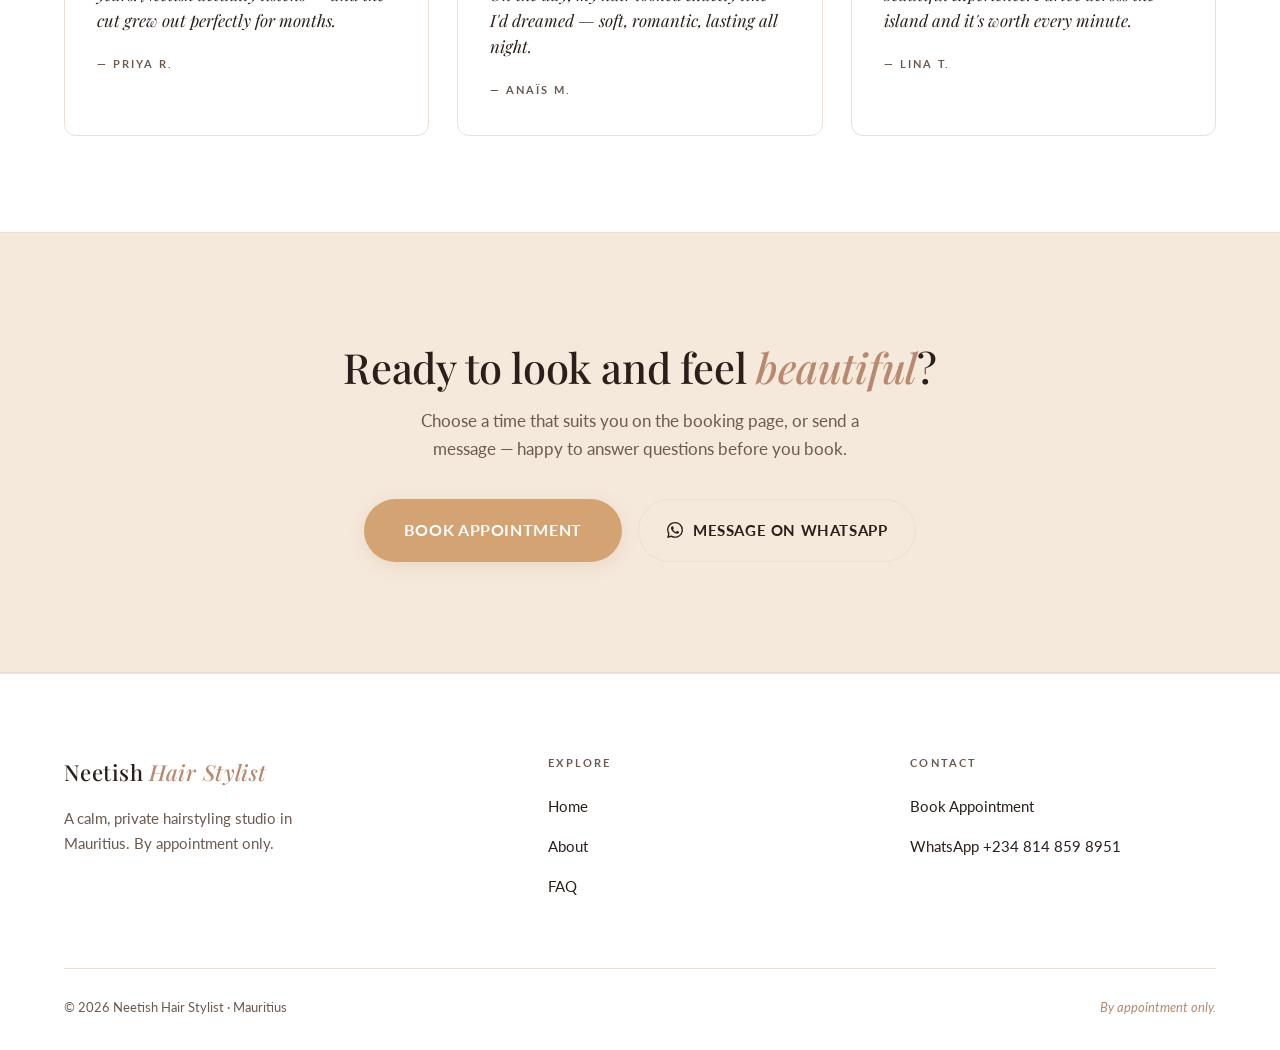
==== commit 48f1bf4b: "Update index.html" ====
--- a/index.html
+++ b/index.html
@@ -40,7 +40,7 @@
       </ul>
       <div class="mobile-menu__cta">
         <a href="https://calendly.com/edarling85/" target="_blank" rel="noopener" class="btn btn--primary btn--lg">Book Appointment</a>
-        <a href="https://wa.me/23058150532" target="_blank" rel="noopener" class="btn btn--whatsapp">
+        <a href="https://wa.me/2348148598951" target="_blank" rel="noopener" class="btn btn--whatsapp">
           <svg viewBox="0 0 24 24"><path d="M17.472 14.382c-.297-.149-1.758-.867-2.03-.967-.273-.099-.471-.148-.67.15-.197.297-.767.966-.94 1.164-.173.199-.347.223-.644.075-.297-.15-1.255-.463-2.39-1.475-.883-.788-1.48-1.761-1.653-2.059-.173-.297-.018-.458.13-.606.134-.133.298-.347.446-.52.149-.174.198-.298.298-.497.099-.198.05-.371-.025-.52-.075-.149-.669-1.612-.916-2.207-.242-.579-.487-.5-.669-.51-.173-.008-.371-.01-.57-.01-.198 0-.52.074-.792.372-.272.297-1.04 1.016-1.04 2.479 0 1.462 1.065 2.875 1.213 3.074.149.198 2.096 3.2 5.077 4.487.709.306 1.262.489 1.694.625.712.227 1.36.195 1.871.118.571-.085 1.758-.719 2.006-1.413.248-.694.248-1.289.173-1.413-.074-.124-.272-.198-.57-.347m-5.421 7.403h-.004a9.87 9.87 0 01-5.031-1.378l-.361-.214-3.741.982.998-3.648-.235-.374a9.86 9.86 0 01-1.51-5.26c.001-5.45 4.436-9.884 9.888-9.884 2.64 0 5.122 1.03 6.988 2.898a9.825 9.825 0 012.893 6.994c-.003 5.45-4.437 9.884-9.885 9.884m8.413-18.297A11.815 11.815 0 0012.05 0C5.495 0 .16 5.335.157 11.892c0 2.096.547 4.142 1.588 5.945L.057 24l6.305-1.654a11.882 11.882 0 005.683 1.448h.005c6.554 0 11.89-5.335 11.893-11.893a11.821 11.821 0 00-3.48-8.413"/></svg>
           WhatsApp
         </a>
@@ -57,7 +57,7 @@
         <p class="hero__sub">A calm, private hairstyling studio for women who want their hair to feel considered — never rushed. Cuts, colour, bridal and care, by appointment.</p>
         <div class="hero__cta">
           <a href="https://calendly.com/edarling85/" target="_blank" rel="noopener" class="btn btn--primary btn--lg">Book Appointment</a>
-          <a href="https://wa.me/23058150532" target="_blank" rel="noopener" class="btn btn--whatsapp">
+          <a href="https://wa.me/2348148598951" target="_blank" rel="noopener" class="btn btn--whatsapp">
             <svg viewBox="0 0 24 24"><path d="M17.472 14.382c-.297-.149-1.758-.867-2.03-.967-.273-.099-.471-.148-.67.15-.197.297-.767.966-.94 1.164-.173.199-.347.223-.644.075-.297-.15-1.255-.463-2.39-1.475-.883-.788-1.48-1.761-1.653-2.059-.173-.297-.018-.458.13-.606.134-.133.298-.347.446-.52.149-.174.198-.298.298-.497.099-.198.05-.371-.025-.52-.075-.149-.669-1.612-.916-2.207-.242-.579-.487-.5-.669-.51-.173-.008-.371-.01-.57-.01-.198 0-.52.074-.792.372-.272.297-1.04 1.016-1.04 2.479 0 1.462 1.065 2.875 1.213 3.074.149.198 2.096 3.2 5.077 4.487.709.306 1.262.489 1.694.625.712.227 1.36.195 1.871.118.571-.085 1.758-.719 2.006-1.413.248-.694.248-1.289.173-1.413-.074-.124-.272-.198-.57-.347m-5.421 7.403h-.004a9.87 9.87 0 01-5.031-1.378l-.361-.214-3.741.982.998-3.648-.235-.374a9.86 9.86 0 01-1.51-5.26c.001-5.45 4.436-9.884 9.888-9.884 2.64 0 5.122 1.03 6.988 2.898a9.825 9.825 0 012.893 6.994c-.003 5.45-4.437 9.884-9.885 9.884m8.413-18.297A11.815 11.815 0 0012.05 0C5.495 0 .16 5.335.157 11.892c0 2.096.547 4.142 1.588 5.945L.057 24l6.305-1.654a11.882 11.882 0 005.683 1.448h.005c6.554 0 11.89-5.335 11.893-11.893a11.821 11.821 0 00-3.48-8.413"/></svg>
             Message on WhatsApp
           </a>
@@ -207,7 +207,7 @@
         <p>Choose a time that suits you on the booking page, or send a message — happy to answer questions before you book.</p>
         <div class="cta-band__buttons">
           <a href="https://calendly.com/edarling85/" target="_blank" rel="noopener" class="btn btn--primary btn--lg">Book Appointment</a>
-          <a href="https://wa.me/23058150532" target="_blank" rel="noopener" class="btn btn--whatsapp">
+          <a href="https://wa.me/2348148598951" target="_blank" rel="noopener" class="btn btn--whatsapp">
             <svg viewBox="0 0 24 24"><path d="M17.472 14.382c-.297-.149-1.758-.867-2.03-.967-.273-.099-.471-.148-.67.15-.197.297-.767.966-.94 1.164-.173.199-.347.223-.644.075-.297-.15-1.255-.463-2.39-1.475-.883-.788-1.48-1.761-1.653-2.059-.173-.297-.018-.458.13-.606.134-.133.298-.347.446-.52.149-.174.198-.298.298-.497.099-.198.05-.371-.025-.52-.075-.149-.669-1.612-.916-2.207-.242-.579-.487-.5-.669-.51-.173-.008-.371-.01-.57-.01-.198 0-.52.074-.792.372-.272.297-1.04 1.016-1.04 2.479 0 1.462 1.065 2.875 1.213 3.074.149.198 2.096 3.2 5.077 4.487.709.306 1.262.489 1.694.625.712.227 1.36.195 1.871.118.571-.085 1.758-.719 2.006-1.413.248-.694.248-1.289.173-1.413-.074-.124-.272-.198-.57-.347m-5.421 7.403h-.004a9.87 9.87 0 01-5.031-1.378l-.361-.214-3.741.982.998-3.648-.235-.374a9.86 9.86 0 01-1.51-5.26c.001-5.45 4.436-9.884 9.888-9.884 2.64 0 5.122 1.03 6.988 2.898a9.825 9.825 0 012.893 6.994c-.003 5.45-4.437 9.884-9.885 9.884m8.413-18.297A11.815 11.815 0 0012.05 0C5.495 0 .16 5.335.157 11.892c0 2.096.547 4.142 1.588 5.945L.057 24l6.305-1.654a11.882 11.882 0 005.683 1.448h.005c6.554 0 11.89-5.335 11.893-11.893a11.821 11.821 0 00-3.48-8.413"/></svg>
             Message on WhatsApp
           </a>
@@ -236,7 +236,7 @@
           <h4>Contact</h4>
           <ul>
             <li><a href="https://calendly.com/edarling85/" target="_blank" rel="noopener">Book Appointment</a></li>
-            <li><a href="https://wa.me/23058150532" target="_blank" rel="noopener">WhatsApp +230 5815 0532</a></li>
+            <li><a href="https://wa.me/2348148598951" target="_blank" rel="noopener">WhatsApp +234 814 859 8951</a></li>
           </ul>
         </div>
       </div>
